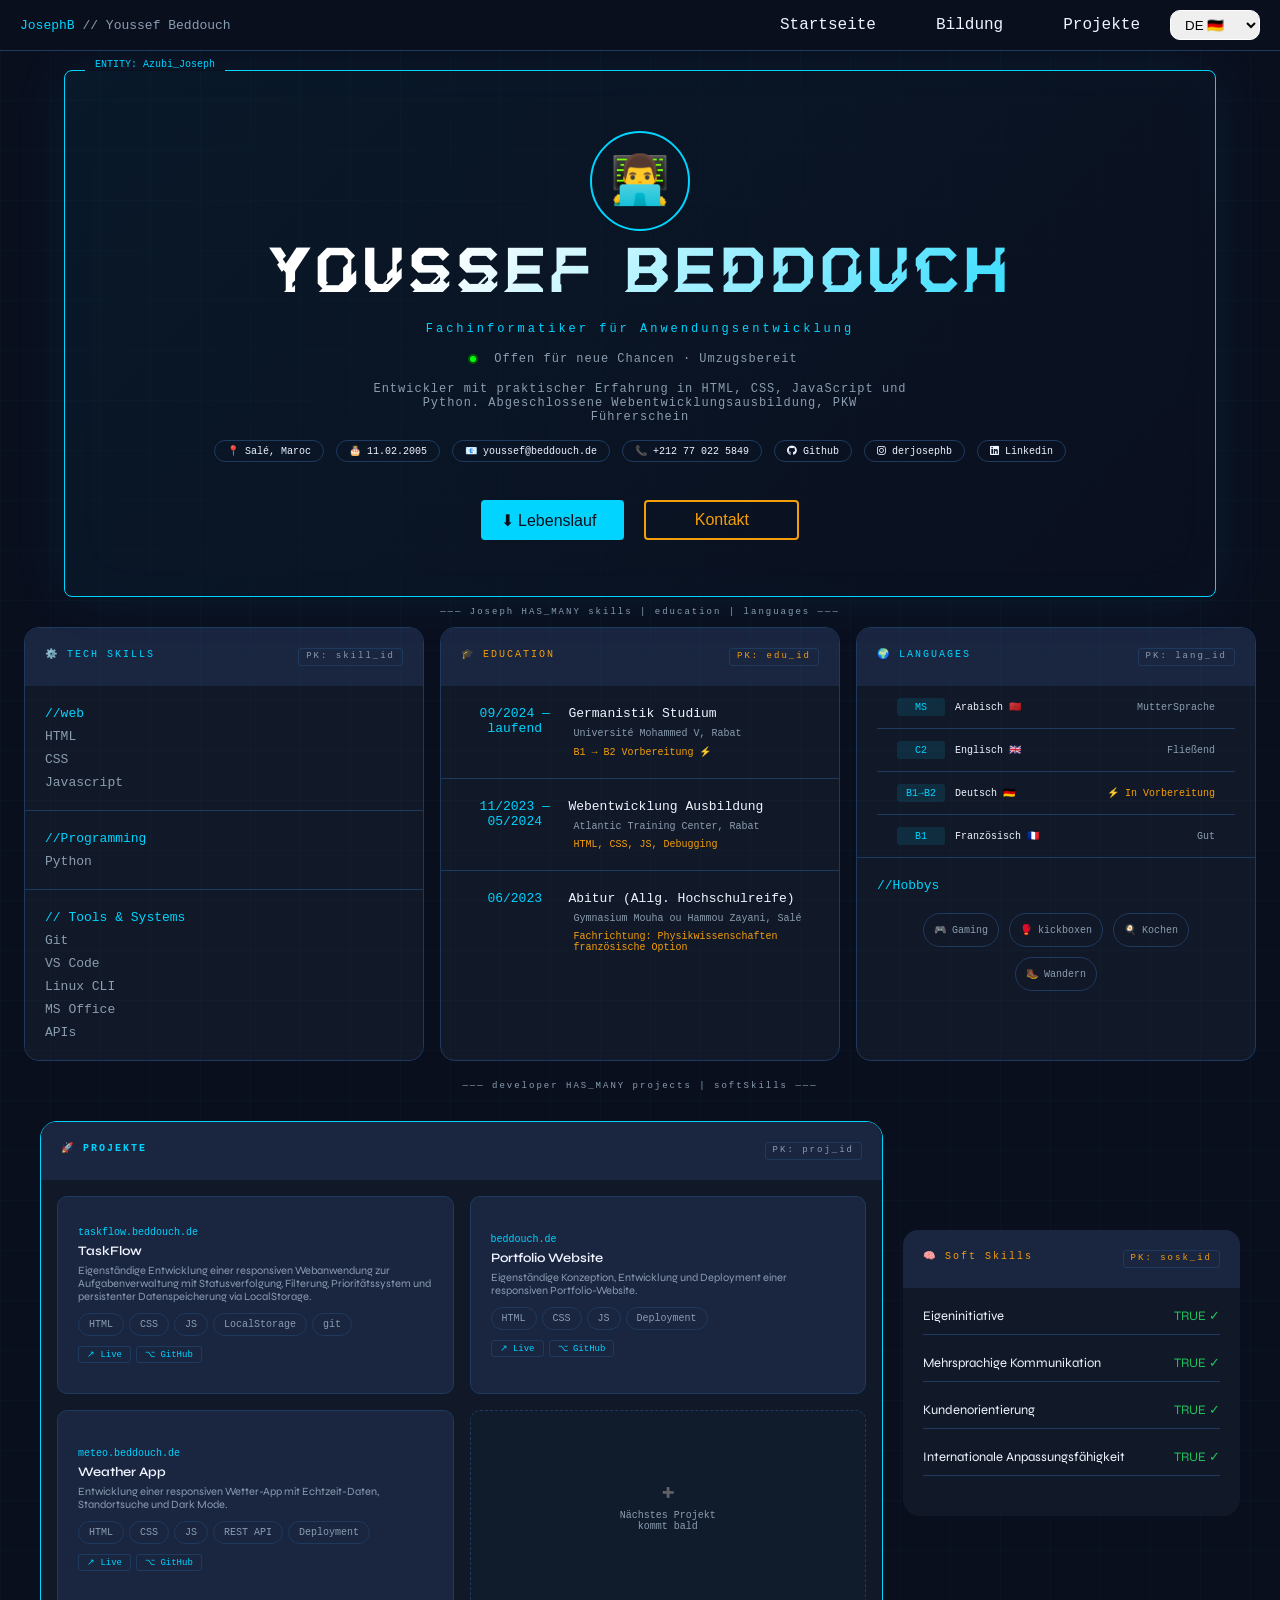
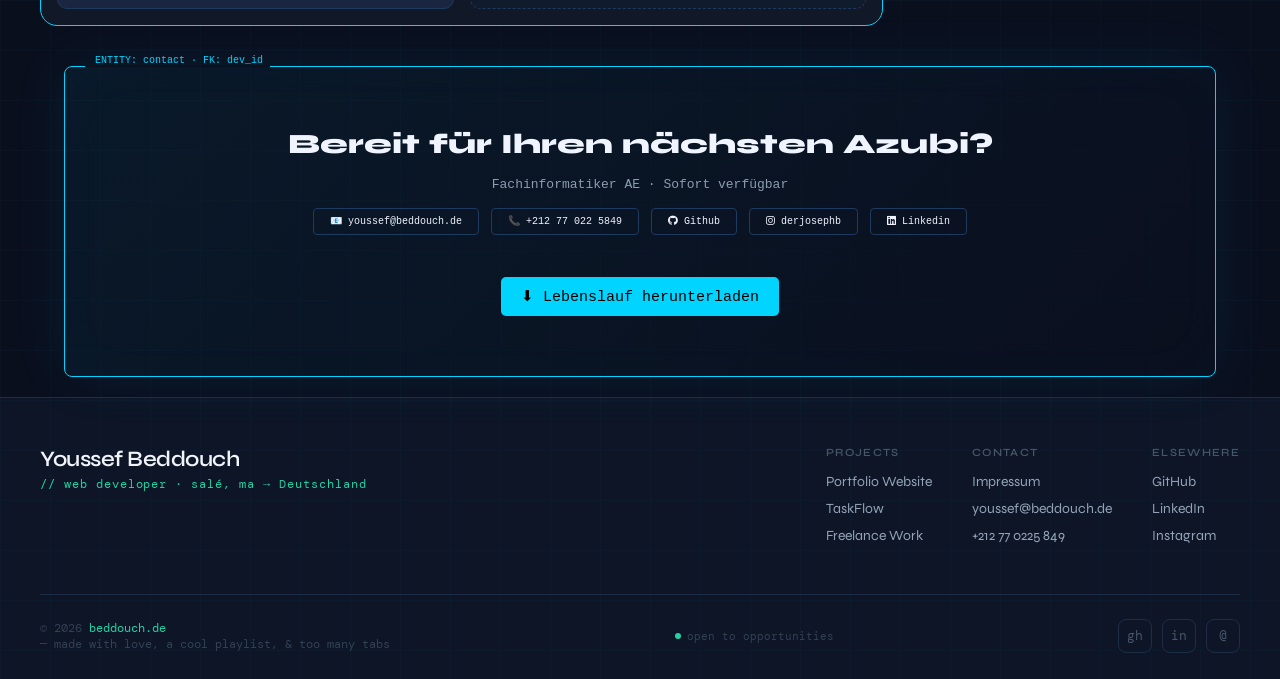
==== index.html @ 271fc92a "New CV" ====
<!doctype html>
<html lang="en">
  <head>
    <script src="script.js" defer></script>
    <script defer src="https://cloud.umami.is/script.js" data-website-id="d6ba22e9-cfb8-42e6-a24a-229e31f93112"></script>
    <meta charset="UTF-8" />
    <meta name="viewport" content="width=device-width, initial-scale=1.0" />
    <meta name="format-detection" content="telephone=no, email=no" />
    <meta
      name="description"
      content="Youssef Beddouch – Fachinformatiker für Anwendungsentwicklung aus Salé, Marokko. Erfahrung in HTML, CSS, JavaScript und Python. Offen für neue Chancen in Deutschland."
    />
    <meta name="author" content="Youssef Beddouch" />
    <meta
      name="keywords"
      content="Youssef Beddouch, Fachinformatiker, Anwendungsentwicklung, Webentwickler, beddouch.de"
    />

    <!-- Open Graph -->
    <meta
      property="og:title"
      content="Youssef Beddouch | Fachinformatiker AE"
    />
    <meta
      property="og:description"
      content="Portfolio von Youssef Beddouch – Webentwickler mit Erfahrung in HTML, CSS, JS und Python."
    />
    <meta property="og:url" content="https://beddouch.de" />
    <meta property="og:type" content="website" />
    <link
      rel="stylesheet"
      href="https://cdnjs.cloudflare.com/ajax/libs/font-awesome/6.5.0/css/all.min.css"
    />
    <title>Youssef Beddouch | Fachinformatiker für Anwendungsentwicklung</title>
    <link rel="shortcut icon" href="/assets/favicon.ico" type="image/x-icon" />
    <link rel="stylesheet" href="styles.css" />
    <link rel="stylesheet" href="styles2.css" />
    <link rel="stylesheet" href="projects.css" />
    <link rel="stylesheet" href="footer.css" />
    <script type="application/ld+json">
      {
        "@context": "https://schema.org",
        "@type": "Person",
        "name": "Youssef Beddouch",
        "url": "https://beddouch.de",
        "email": "youssef@beddouch.de",
        "telephone": "+212770225849",
        "jobTitle": "Fachinformatiker für Anwendungsentwicklung",
        "address": {
          "@type": "PostalAddress",
          "addressLocality": "Salé",
          "addressCountry": "MA"
        },
        "sameAs": [
          "https://github.com/derWomber",
          "https://www.linkedin.com/in/youssef-beddouch/",
          "https://www.instagram.com/derjosephb/"
        ]
      }
    </script>
  </head>
  <body>
    <nav>
      <ul class="sidebar">
        <li onclick="hideSidebar()">
          <a href="#"
            ><svg
              xmlns="http://www.w3.org/2000/svg"
              height="24px"
              viewBox="0 -960 960 960"
              width="24px"
              fill="#fff"
            >
              <path
                d="m256-200-56-56 224-224-224-224 56-56 224 224 224-224 56 56-224 224 224 224-56 56-224-224-224 224Z"
              /></svg
          ></a>
        </li>
        <li><a href="#landing" id="home_sidebar" onclick="hideSidebar()">Startseite</a></li>
        <li><a href="#SBS" id="education_sidebar" onclick="hideSidebar()">Bildung</a></li>
        <li><a href="#projekte" id="projects_sidebar" onclick="hideSidebar()">Projekte</a></li>
        <li>
          <select class="language-change" onchange="switchLanguage(this.value)">
            <option value="de">DE 🇩🇪</option>
            <option value="en">EN 🇬🇧</option>
            <option value="fr">FR 🇫🇷</option>
          </select>
        </li>
      </ul>
      <ul>
        <li>
          <div class="logo">JosephB&nbsp;<span>// Youssef Beddouch</span></div>
        </li>
        <li class="hideOnMobile">
          <a href="#landing" id="home"> <span> Startseite</span></a>
        </li>
        <li class="hideOnMobile">
          <a href="#SBS" id="education"><span>Bildung</span></a>
        </li>
        <li class="hideOnMobile">
          <a href="#projekte" id="projects"><span>Projekte</span></a>
        </li>
        <li class="hideOnMobile">
          <select class="language-change" onchange="switchLanguage(this.value)">
            <option value="de" onclick="hideSidebar()">DE 🇩🇪</option>
            <option value="en" onclick="hideSidebar()">EN 🇬🇧</option>
            <option value="fr" onclick="hideSidebar()">FR 🇫🇷</option>
          </select>
        </li>
        <li class="menu-button" onclick="showSidebar()">
          <a href="#"
            ><svg
              xmlns="http://www.w3.org/2000/svg"
              height="24px"
              viewBox="0 -960 960 960"
              width="24px"
              fill="#fff"
            >
              <path
                d="M120-240v-80h720v80H120Zm0-200v-80h720v80H120Zm0-200v-80h720v80H120Z"
              /></svg
          ></a>
        </li>
      </ul>
    </nav>
    <section class="landing" id="landing">
      <div class="container">
        <div class="pfp">👨‍💻</div>
        <h1>Youssef Beddouch</h1>
        <div class="role" id="role">
          Fachinformatiker für Anwendungsentwicklung
        </div>
        <div class="info-bar">
          <div class="availability-dot"></div>
          <div class="on" id="on">Offen für neue Chancen · Umzugsbereit</div>
        </div>
        <p class="on" id="pOn">
          Entwickler mit praktischer Erfahrung in HTML, CSS, JavaScript und
          Python. Abgeschlossene Webentwicklungsausbildung, PKW Führerschein
        </p>
        <div class="meta-row">
          <span
            class="meta-chip"
            onclick="window.open('https://de.wikipedia.org/wiki/Sal%C3%A9')"
            >📍 <span>Salé, Maroc</span></span
          >
          <span class="meta-chip">🎂 <span>11.02.2005</span></span>
          <span
            class="meta-chip"
            onclick="window.location.href = 'mailto:youssef@beddouch.de'"
            >📧 <span>youssef@beddouch.de</span></span
          >
          <span
            class="meta-chip"
            onclick="window.location.href = 'tel:+212770225849'"
            >📞 <span>+212 77 022 5849</span></span
          >
          <span
            class="meta-chip"
            onclick="window.open('https://github.com/derWomber')"
            ><i class="fa-brands fa-github white"></i> <span>Github</span></span
          >
          <span
            class="meta-chip"
            onclick="window.open('https://www.instagram.com/derjosephb/')"
            ><i class="fa-brands fa-instagram white"></i>
            <span>derjosephb</span></span
          >
          <span
            class="meta-chip"
            onclick="
              window.open('https://www.linkedin.com/in/youssef-beddouch/')
            "
          >
            <i class="fa-brands fa-linkedin white"></i>
            <span>Linkedin</span></span
          >
        </div>

        <div class="buttons">
          
            <a
              href="https://drive.google.com/file/d/1ye-3ZBjunaNh8-Xw2z8RtWNhrj3ZxXLc/view?usp=sharing"
              target="_blank"
              style="text-decoration: none; color: #000"
              ><button class="lebenslauf" id="lebenslaufButton">⬇ Lebenslauf
          </button></a
            >
          <a
              href="https://linktr.ee/JosephYB"
              target="_blank"
              style="text-decoration: none; color: var(--warmAcc)"
              >
          <button class="contact" id="kontactButton">
            Kontakt
          </button></a>
        </div>
      </div>
    </section>

    <section class="SBS" id="SBS">
      <div class="skills-title">
        ——— Joseph HAS_MANY skills | education | languages ———
      </div>
      <div class="skills-container">
        <!-- tech -->
        <div class="skill-card" id="tachCard">
          <div class="card-header" style="color: var(--Accent)">
            ⚙️ TECH SKILLS
            <span class="pk" style="color: var(--Muted)">PK: skill_id </span>
          </div>

          <div class="HC">
            <div class="web">//web</div>
            <div>HTML</div>
            <div>CSS</div>
            <div>Javascript</div>
          </div>

          <div class="PY">
            <div class="web">//Programming</div>
            <div class="JS">Python</div>
          </div>

          <div class="TS">
            <div class="web">// Tools & Systems</div>
            <div>Git</div>
            <div>VS Code</div>
            <div>Linux CLI</div>
            <div>MS Office</div>
            <div>APIs</div>
          </div>
        </div>
        <!-- education -->
        <div class="skill-card" id="educationCard">
          <div class="card-header" style="color: var(--WarmAcc)">
            🎓 EDUCATION<span class="pk">PK: edu_id </span>
          </div>
          <div class="education-container">
            <div class="education-1">
              <div class="sub-education-dates web">09/2024 — laufend</div>
              <div class="sub-education-text">
                <div class="sub-education-text-title">Germanistik Studium</div>
                <div class="sub-education-text-location muted">
                  Université Mohammed V, Rabat
                </div>
                <div class="sub-education-text-misc orange">
                  B1 → B2 Vorbereitung &#9889;
                </div>
              </div>
            </div>
            <div class="education-2">
              <div class="sub-education-dates web">11/2023 — 05/2024</div>
              <div class="sub-education-text">
                <div class="sub-education-text-title">
                  Webentwicklung Ausbildung
                </div>
                <div class="sub-education-text-location muted">
                  Atlantic Training Center, Rabat
                </div>
                <div class="sub-education-text-misc orange">
                  HTML, CSS, JS, Debugging
                </div>
              </div>
            </div>
            <div class="education-3">
              <div class="sub-education-dates web">06/2023</div>
              <div class="sub-education-text">
                <div class="sub-education-text-title">
                  Abitur (Allg. Hochschulreife)
                </div>
                <div class="sub-education-text-location muted">
                  Gymnasium Mouha ou Hammou Zayani, Salé
                </div>
                <div class="sub-education-text-misc orange">
                  Fachrichtung: Physikwissenschaften französische Option
                </div>
              </div>
            </div>
          </div>
        </div>
        <!-- languages -->
        <div class="skill-card" id="languagesCard">
          <div class="card-header" style="color: var(--Accent)">
            🌍 LANGUAGES<span class="pk" style="color: var(--Muted)"
              >PK: lang_id
            </span>
          </div>
          <div class="languages">
            <div class="arabic">
              <div class="level">MS</div>
              <div class="language-title">Arabisch 🇲🇦</div>
              <div class="language-status">MutterSprache</div>
            </div>

            <div class="arabic">
              <div class="level">C2</div>
              <div class="language-title">Englisch 🇬🇧</div>
              <div class="language-status">Fließend</div>
            </div>

            <div class="arabic">
              <div class="level">B1→B2</div>
              <div class="language-title">Deutsch 🇩🇪</div>
              <div class="language-status" style="color: var(--WarmAcc)">
                ⚡ In Vorbereitung
              </div>
            </div>

            <div class="arabic">
              <div class="level">B1</div>
              <div class="language-title">Französisch 🇫🇷</div>
              <div class="language-status">Gut</div>
            </div>
          </div>

          <div class="hobbies">
            <div class="web">//Hobbys</div>
            <div class="items">
              <div class="hobbys-item">🎮 Gaming</div>
              <div class="hobbys-item">🥊 kickboxen</div>
              <div class="hobbys-item">🍳 Kochen</div>
              <div class="hobbys-item">🥾 Wandern</div>
            </div>
          </div>
        </div>
      </div>
    </section>

    <section class="projekte" id="projekte">
      <div class="skills-title">
        ——— developer HAS_MANY projects | softSkills ———
      </div>

      <div class="projects-softskill-container">
        <div class="projects">
          <div
            class="card-header"
            style="color: var(--Accent); font-weight: 700"
          >
            🚀 PROJEKTE
            <span class="pk" style="color: var(--Muted)">PK: proj_id </span>
          </div>

          <div class="grid">
            <div class="box">
              <div class="web2">taskflow.beddouch.de</div>
              <div class="box-title">TaskFlow</div>
              <div class="box-discription">
                Eigenständige Entwicklung einer responsiven Webanwendung zur
                Aufgabenverwaltung mit Statusverfolgung, Filterung,
                Prioritätssystem und persistenter Datenspeicherung via
                LocalStorage.
              </div>
              <div class="box-tech">
                <div class="box-tech-item">HTML</div>
                <div class="box-tech-item">CSS</div>
                <div class="box-tech-item">JS</div>
                <div class="box-tech-item">LocalStorage</div>
                <div class="box-tech-item">git</div>
              </div>
              <div class="box-github-deployed">
                <a href="https://taskflow.beddouch.de" target="_blank" style="color: var(--Accent); text-decoration: none;">
                <button class="box-github-deployed-item">↗ Live</button> </a>
                <a href="https://github.com/derWomber/TaskFlow" target="_blank" style="color: var(--Accent); text-decoration: none;">
                <button class="box-github-deployed-item">⌥ GitHub</button></a>
              </div>
            </div>

            <div class="box">
              <div class="web2">beddouch.de</div>
              <div class="box-title">Portfolio Website</div>
              <div class="box-discription">
                Eigenständige Konzeption, Entwicklung und Deployment einer
                responsiven Portfolio-Website.
              </div>
              <div class="box-tech">
                <div class="box-tech-item">HTML</div>
                <div class="box-tech-item">CSS</div>
                <div class="box-tech-item">JS</div>
                <div class="box-tech-item">Deployment</div>
              </div>
              <div class="box-github-deployed">
                <a href="https://beddouch.de" target="_blank" style="color: var(--Accent); text-decoration: none;">
                <button class="box-github-deployed-item">↗ Live</button> </a>
                <a href="https://github.com/derWomber/PortfolioV3" target="_blank" style="color: var(--Accent); text-decoration: none;">
                <button class="box-github-deployed-item">⌥ GitHub</button></a>
              </div>
            </div>

            <div class="box">
              <div class="web2">meteo.beddouch.de</div>
              <div class="box-title">Weather App</div>
              <div class="box-discription">
                Entwicklung einer responsiven Wetter-App mit Echtzeit-Daten,
                Standortsuche und Dark Mode.
              </div>
              <div class="box-tech">
                <div class="box-tech-item">HTML</div>
                <div class="box-tech-item">CSS</div>
                <div class="box-tech-item">JS</div>
                <div class="box-tech-item">REST API</div>
                <div class="box-tech-item">Deployment</div>
              </div>
              <div class="box-github-deployed">
                <a
                  href="https://meteo.beddouch.de"
                  target="_blank"
                  style="color: var(--Accent); text-decoration: none"
                >
                  <button class="box-github-deployed-item">↗ Live</button>
                </a>
                <a
                  href="https://github.com/derWomber/Meteo"
                  target="_blank"
                  style="color: var(--Accent); text-decoration: none"
                >
                  <button class="box-github-deployed-item">⌥ GitHub</button>
                </a>
              </div>
            </div>

            <div class="box" id="dashed-box">
              ➕<br /><br />Nächstes Projekt<br />kommt bald
            </div>
          </div>
        </div>
        <div class="soft-skills">
          <div class="card-header" style="color: var(--WarmAcc)">
            🧠 Soft Skills<span class="pk" style="color: var(--WarmAcc)"
              >PK: sosk_id
            </span>
          </div>

          <div class="SS-container">
            <div class="SS-item">
              <div class="SS-title">Eigeninitiative</div>
              <div class="true">TRUE ✓</div>
            </div>
            <div class="SS-item">
              <div class="SS-title">Mehrsprachige Kommunikation</div>
              <div class="true">TRUE ✓</div>
            </div>
            <div class="SS-item">
              <div class="SS-title">Kundenorientierung</div>
              <div class="true">TRUE ✓</div>
            </div>
            <div class="SS-item">
              <div class="SS-title">Internationale Anpassungsfähigkeit</div>
              <div class="true">TRUE ✓</div>
            </div>
          </div>
        </div>
      </div>
    </section>

    <section class="CTA">
      <div class="container">
        <div class="cta-t">Bereit für Ihren nächsten Azubi?</div>

        <div class="cta-s">Fachinformatiker AE · Sofort verfügbar</div>

        <div class="meta-row">
          <span
            class="meta-chip"
            onclick="window.location.href = 'mailto:youssef@beddouch.de'"
            >📧 <span>youssef@beddouch.de</span></span
          >
          <span
            class="meta-chip"
            onclick="window.location.href = 'tel:+212770225849'"
            >📞 <span>+212 77 022 5849</span></span
          >
          <span
            class="meta-chip"
            onclick="window.open('https://github.com/derWomber')"
            ><i class="fa-brands fa-github white"></i> <span>Github</span></span
          >
          <span
            class="meta-chip"
            onclick="window.open('https://www.instagram.com/derjosephb/')"
            ><i class="fa-brands fa-instagram white"></i>
            <span>derjosephb</span></span
          >
          <span
            class="meta-chip"
            onclick="
              window.open('https://www.linkedin.com/in/youssef-beddouch/')
            "
          >
            <i class="fa-brands fa-linkedin white"></i>
            <span>Linkedin</span></span
          >
        </div>

        <button class="cta-l" id="lebenslaufButton">
          <a
            href="https://drive.google.com/file/d/17nUvJ8vN2_abPokNhF18-JdW76Nv_RkT/view?usp=sharing"
            target="_blank"
            style="text-decoration: none; color: #000"
            >⬇ Lebenslauf herunterladen</a
          >
        </button>
      </div>
    </section>

    <footer class="pf-footer">
      <div class="pf-top">
        <div class="pf-brand">
          <p class="name">Youssef Beddouch</p>
          <p class="tagline">// web developer · salé, ma → Deutschland</p>
        </div>

        <div class="pf-links">
          <div class="pf-col">
            <h4>Projects</h4>
            <a href="https://beddouch.de">Portfolio Website</a>
            <a href="https://taskflow.beddouch.de">TaskFlow</a>
            <a href="#">Freelance Work</a>
          </div>
          <div class="pf-col">
            <h4>Contact</h4>
            <a href="Impressum.html">Impressum</a>
            <a href="mailto:youssef@beddouch.de">youssef@beddouch.de</a>
            <a href="tel:+212770225849">+212 77 0225 849</a>
          </div>
          <div class="pf-col">
            <h4>Elsewhere</h4>
            <a href="https://github.com/derwomber" target="_blank">GitHub</a>
            <a href="https://linkedin.com/in/youssefbeddouch" target="_blank"
              >LinkedIn</a
            >
            <a href="https://www.instagram.com/derjosephb/" target="_blank"
              >Instagram</a
            >
          </div>
        </div>
      </div>

      <div class="pf-divider"></div>

      <div class="pf-bottom">
        <p class="copy">
          © 2026
          <a
            href="https://beddouch.de"
            target="_blank"
            style="text-decoration: none"
            ><span>beddouch.de</span></a
          >
          <br />— made with love, a cool playlist, & too many tabs
        </p>
        <div class="pf-status">
          <div class="pf-status-dot"></div>
          open to opportunities
        </div>
        <div class="pf-socials">
          <a href="https://github.com/derwomber" target="_blank">gh</a>
          <a href="https://linkedin.com/in/youssefbeddouch" target="_blank"
            >in</a
          >
          <a href="mailto:youssef@beddouch.de">@</a>
        </div>
      </div>
    </footer>
  </body>
</html>
---- styles.css ----
@import url("https://fonts.googleapis.com/css2?family=Playfair+Display:ital,wght@0,400..900;1,400..900&display=swap");
@import url("https://fonts.googleapis.com/css2?family=Poppins:ital,wght@0,100;0,200;0,300;0,400;0,500;0,600;0,700;0,800;0,900;1,100;1,200;1,300;1,400;1,500;1,600;1,700;1,800;1,900&display=swap");
@font-face {
  font-family: "Sddystopian";
  src: url("assets/Sddystopiandemo-GO7xa.otf") format("opentype");
}

.filler {
  height: 100vh;
  width: 100vw;
}

:root {
  --BG: #0a0f1e;
  --Surface: #111827;
  --Surface2: #1a2540;
  --Accent: #00d4ff;
  --WarmAcc: #f59e0b;
  --Borders: #1e3a5f;
  --Text: #f0f4ff;
  --Muted: #8b9db0;
}

* {
  margin: 0;
  padding: 0;
  box-sizing: border-box;
}
html {
  scroll-behavior: smooth;
}
body {
  min-height: 100vh;
  font-family: "JetBrains Mono", monospace;
  overflow-x: hidden;
  background-color: var(--BG);
  position: relative;
  padding-top: 20px;
}
body::before {
  content: "";
  position: absolute;
  inset: 0;
  min-height: 100%;
  background-image:
    linear-gradient(rgba(0, 212, 255, 0.025) 1px, transparent 1px),
    linear-gradient(90deg, rgba(0, 212, 255, 0.025) 1px, transparent 1px);
  background-size: 50px 50px;
  pointer-events: none;
  z-index: 0;
}

/*NAV*/
nav {
  background-color: var(--BG);
  border-bottom: 1px solid var(--Borders);
  padding-right: 20px;
  z-index: 3;
  position: fixed;
  top: 0;
  left: 0;
  width: 100%;
}
nav ul {
  width: 100%;
  list-style: none;
  display: flex;
  justify-content: flex-end;
  align-items: center;
}
nav li {
  height: 50px;
  display: flex;
  align-items: center;
}
nav a {
  height: 100%;
  padding: 0 30px;
  text-decoration: none;
  display: flex;
  align-items: center;
  color: var(--Text);
  transition: 0.2s ease-in-out;
}

nav a span {
  position: relative;
  z-index: 0;
}

nav a span::after {
  position: absolute;
  content: "";
  width: 0%;
  height: 100%;
  background-color: var(--Muted);
  z-index: -1;
  right: 0;
  transition: 200ms ease-in-out;
  clip-path: polygon(10px 0%, 100% 0%, 10px 100%, 0% 100%);
  filter: blur(10px);
}

nav a:hover span::after {
  width: 20px;
  transform: scale(150%);
}

nav a:hover {
  color: var(--WarmAcc);
  text-shadow:
    0px 0px 5px var(--WarmAcc),
    0px 0px 10px var(--WarmAcc),
    0px 0px 15px var(--WarmAcc);
}

nav li:first-child {
  margin-right: auto;
}

.logo {
  display: flex;
  justify-content: center;
  align-items: center;
  width: auto;
  height: 100%;
  padding-left: 20px;
  color: var(--Accent);
  font-size: small;
}
.logo span {
  color: var(--Muted);
}
.sidebar {
  position: fixed;
  top: 0;
  right: 0;
  height: 100vh;
  width: 250px;
  background-color: rgba(255, 255, 255, 0);
  backdrop-filter: blur(12px);
  box-shadow: -10px 0 10px rgba(0, 0, 0, 0.1);
  list-style: none;
  display: none;
  flex-direction: column;
  align-items: flex-start;
  justify-content: flex-start;

  z-index: 999;
}
.sidebar li {
  width: 100%;
}
.sidebar a {
  color: var(--Text);
  width: 100%;
}
.menu-button {
  display: none;
}

.language-change {
  display: flex;
  justify-content: center;
  align-items: center;
  border-radius: 10px;
  border: #fff solid 1px;
  width: 90px;
  height: 30px;
  padding: 0 10px !important;
  transition: 0.2s ease-in-out;
  cursor: pointer;
}

.language-change:hover {
  background-color: var(--WarmAcc);
  color: var(--Text);
  border: var(--Borders) solid 1px;
}

.landing {
  padding: 50px 0px 10px 0px;
  width: 100vw;
  display: flex;
  justify-content: center;
  align-items: center;
}

.container {
  position: relative;
  display: flex;
  flex-direction: column;
  justify-content: center;
  align-items: center;
  width: 90%;
  height: auto;
  padding-top: 60px;
  padding-bottom: 60px;
  padding-left: 40px;
  padding-right: 40px;
  gap: 1em;
  border: 1px solid rgb(0, 212, 255);
  border-radius: 8px;
  background: linear-gradient(
    135deg,
    rgba(0, 212, 255, 0.05),
    rgba(10, 15, 30, 0.9)
  );
  box-shadow:
    rgba(0, 212, 255, 0.07) 0px 0px 60px 0px,
    rgba(0, 212, 255, 0.02) 0px 0px 60px 0px inset;
}

.container::before {
  content: "";
  position: absolute;
  top: -1px;
  left: 20px;
  width: 140px;
  height: 1px;
  background: var(--BG);
}

.container::after {
  content: "ENTITY: Azubi_Joseph";
  position: absolute;
  top: -12px;
  left: 30px;
  font-size: 10px;
  font-family: "JetBrains Mono", monospace;
  font-weight: 400;
  color: var(--Accent);
}

.CTA .container::before {
  content: "";
  position: absolute;
  top: -1px;
  left: 20px;
  width: 185px;
  height: 1px;
  background: var(--BG);
}

.CTA .container::after {
  content: "ENTITY: contact · FK: dev_id";
  position: absolute;
  top: -12px;
  left: 30px;
  font-size: 10px;
  font-family: "JetBrains Mono", monospace;
  font-weight: 400;
  color: var(--Accent);
}

/*Landing*/

.pfp {
  width: 100px;
  height: 100px;
  display: flex;
  justify-content: center;
  align-items: center;
  font-size: 3rem;
  border: var(--Accent) 2px solid;
  border-radius: 50%;
  animation: 3s pulsing infinite;
}

.container h1 {
  display: flex;
  justify-content: center;
  align-items: center;
  font-family: "Sddystopian", sans-serif;
  width: 100%;
  font-size: 5rem;
  font-weight: 100;
  background: linear-gradient(135deg, rgb(255, 255, 255) 30%, rgb(0, 212, 255));
  -webkit-background-clip: text;
  -webkit-text-fill-color: transparent;
  background-clip: text;
  letter-spacing: 3px;
}

.role {
  width: 100%;
  display: flex;
  justify-content: center;
  align-items: center;
  color: var(--Accent);
  font-size: 12px;
  letter-spacing: 3px;
}
.info-bar {
  width: 100%;
  display: flex;
  justify-content: center;
  align-items: center;
  transform: translateX(-7px);
  gap: 1rem;
}

.availability-dot {
  width: 10px;
  height: 10px;
  border-radius: 50%;
  background-color: rgb(0, 255, 13);
  border: rgb(0, 92, 5) solid 2px;
  animation: 2.5s pulsingDot infinite;
}

.on {
  color: var(--Muted);
  font-size: 12px;
  letter-spacing: 1px;
}

.container p {
  text-align: center;
  width: 50%;
}

.meta-row {
  display: flex;
  justify-content: center;
  gap: 12px;
  flex-wrap: wrap;
  margin-bottom: 26px;
}
.meta-chip {
  font-family: "JetBrains Mono", monospace;
  font-size: 10px;
  color: var(--muted);
  text-decoration: none;
  border: 1px solid var(--Borders);
  padding: 4px 12px;
  border-radius: 20px;
  cursor: pointer;
}

.CTA .meta-chip {
  height: 27px;
  padding: 6px 16px;
  border: 1px solid #1e3a5f;
  display: block;
  box-sizing: border-box;
  border-radius: 4px;
  font-size: 10px;
  font-family: "JetBrains Mono", monospace;
  font-weight: 400;
  text-align: center;
  color: #8b9db0;
  transition: 0.3s ease;
}

.CTA .meta-chip:hover {
  border: 1px solid var(--Accent);
  background-color: #00e5ff46;
}

.meta-chip span {
  color: var(--Text);
}

.white {
  color: var(--Text);
}

.buttons {
  width: 100%;
  height: 2rem;
  display: flex;
  justify-content: center;
  align-items: center;
  gap: 20px;
}

.buttons .lebenslauf {
  display: flex;
  justify-content: center;
  align-items: center;
  padding: 11px 28px 11px 20px;
  width: fit-content;
  height: 40px;
  background-color: var(--Accent);
  border: 0px solid;
  border-radius: 4px;
  color: var(--BG);
  transition: 0.2s ease-in-out;
  font-size: 1rem;
  cursor: pointer;
}

.buttons .lebenslauf:hover {
  background-color: white;
  box-shadow: 0 0 28px rgba(0, 212, 255, 0.5);
}
.buttons .contact {
  display: flex;
  justify-content: center;
  align-items: center;
  padding: 11px 28px;
  width: 155px;
  height: 40px;
  background-color: transparent;
  border: 2px solid var(--WarmAcc);
  border-radius: 4px;
  color: var(--WarmAcc);
  transition: 0.2s ease-in-out;
  font-size: 1rem;
  cursor: pointer;
}
.buttons .contact:hover {
  background: rgba(245, 158, 11, 0.08);
  box-shadow: 0 0 20px rgba(245, 158, 11, 0.3);
}

@media (max-width: 800px) {
  .hideOnMobile {
    display: none;
  }
  .menu-button {
    display: block;
  }
  nav {
    padding-right: 0px;
  }
  .sidebar {
    width: 100%;
    height: 45%;
    right: 0;
    animation: slideDown 0.5s ease-in-out;
  }

  .language-change {
    margin-left: 1.5rem;
    border-radius: 10px;
    border: var(--Borders) solid 2px;
  }

  .container {
    margin-left: 10px;
    margin-right: 10px;
    width: 100%;
  }

  .container h1 {
    font-size: 2rem;
  }

  .role {
    font-size: 10px;
    text-align: center;
  }

  .info-bar .on {
    font-size: 10px;
  }

  .container p {
    text-align: center;
    width: 100%;
  }

  .buttons {
    gap: 2rem;
  }

  .buttons .lebenslauf {
    padding: 11px 28px;
    width: 150px;
    height: 100%;
    font-size: 12px;
  }

  .buttons .contact {
    padding: 11px 28px;
    width: 150px;
    height: 100%;
    border: 1px solid;
    color: var(--WarmAcc);
    font-size: 12px;
  }
}

@keyframes slideDown {
  from {
    transform: translateY(-100%);
  }
  to {
    transform: translateY(0);
  }
}

@keyframes pulsing {
  0%,
  100% {
    box-shadow: 0 0 30px rgba(0, 212, 255, 0.2);
  }
  50% {
    box-shadow: 0 0 52px rgba(0, 212, 255, 0.4);
  }
}

@keyframes pulsingDot {
  0%,
  100% {
    box-shadow:
      0px 0px 2px rgba(0, 255, 13, 0.8),
      0px 0px 5px rgba(0, 255, 13, 0.8),
      0px 0px 7px rgba(0, 255, 13, 0.8);
    opacity: 0.2;
  }
  50% {
    box-shadow:
      0px 0px 5px rgba(0, 255, 13, 0.8),
      0px 0px 10px rgba(0, 255, 13, 0.8),
      0px 0px 15px rgba(0, 255, 13, 0.8);
    opacity: 1;
  }
}

::selection {
  background-color: var(--Accent);
  color: #000;
}

/*Firefox*/
::-moz-selection {
  background-color: var(--Accent);
  color: #000;
}
---- styles2.css ----
@import url("https://fonts.googleapis.com/css2?family=Playfair+Display:ital,wght@0,400..900;1,400..900&display=swap");
@import url("https://fonts.googleapis.com/css2?family=Poppins:ital,wght@0,100;0,200;0,300;0,400;0,500;0,600;0,700;0,800;0,900;1,100;1,200;1,300;1,400;1,500;1,600;1,700;1,800;1,900&display=swap");
@font-face {
  font-family: "Sddystopian";
  src: url("assets/Sddystopiandemo-GO7xa.otf") format("opentype");
}

.filler {
  height: 100vh;
  width: 100vw;
}

:root {
  --BG: #0a0f1e;
  --Surface: #111827;
  --Surface2: #1a2540;
  --Accent: #00d4ff;
  --WarmAcc: #f59e0b;
  --Borders: #1e3a5f;
  --Text: #f0f4ff;
  --Muted: #8b9db0;
}

* {
  margin: 0;
  padding: 0;
  box-sizing: border-box;
}

.skills-title {
  width: 100%;
  display: flex;
  align-items: center;
  justify-content: center;
  font-size: 9px;
  font-family: "JetBrains Mono", monospace;
  font-weight: 400;
  text-align: center;
  color: var(--Muted);
  letter-spacing: 2px;
  padding-bottom: 10px;
}

.skills-container {
  display: grid;
  grid-template-columns: repeat(auto-fill, 400px);
  gap: 1rem;
  justify-content: center;
}

.skill-card {
  color: var(--Text);
  background-color: var(--Surface);
  border: var(--Borders) 1px solid;
  text-align: center;
  border-radius: 15px;
  transition: 0.3s ease;
  
}

.card-header {
  display: flex;
  justify-content: space-between;
  background-color: var(--Surface2);
  font-size: 10px;
  padding: 20px;
  font-weight: 400;
  letter-spacing: 2px;
  border-radius: 15px 15px 0px 0px;
}
.pk {
  width: fit-content;
  height: 18px;
  padding: 2px 7px;
  border: 1px solid rgb(30, 58, 95);
  display: block;
  box-sizing: border-box;
  border-radius: 3px;
  font-size: 9px;
  font-family: "JetBrains Mono", monospace;
  font-weight: 400;
  white-space: nowrap;
}

.HC {
  width: 100%;
  background-color: var(--Surface);
  display: flex;
  justify-content: center;
  align-items: start;
  flex-direction: column;
  gap: 0.5rem;
  font-size: small;
  color: var(--Muted);
  padding: 20px;
}

.web {
  color: var(--Accent);
  font-size: small;
}

.PY {
  width: 100%;
  background-color: var(--Surface);
  display: flex;
  justify-content: center;
  align-items: start;
  flex-direction: column;
  gap: 0.5rem;
  font-size: small;
  color: var(--Muted);
  padding: 20px;
  border-bottom: 1px solid var(--Borders);
  border-top: 1px solid var(--Borders);
}

.TS {
  width: 100%;
  background-color: var(--Surface);
  display: flex;
  justify-content: center;
  align-items: start;
  flex-direction: column;
  gap: 0.5rem;
  font-size: small;
  color: var(--Muted);
  padding: 20px;
  border-radius: 0px 0px 15px 15px;
}
/*education card*/
.education-container {
  width: 100%;
}

.education-1,
.education-2,
.education-3 {
  width: 100%;
  display: flex;
  padding: 20px;
  border-bottom: 1px solid var(--Borders);
}

.education-3 {
  border: none;
}

.sub-education-dates {
  width: 30%;
  display: flex;
  justify-content: center;
}

.sub-education-text {
  width: 70%;
  font-size: small;
  text-align: start;
}

/*Languages*/

.languages {
  width: 100%;
  padding: 0px 20px;
  border-bottom: 1px solid var(--Borders);

}

.languages :nth-child(4) {
  border-bottom: none;
}

.arabic {
  width: 100%;
  display: flex;
  justify-content: center;
  align-items: center;
  padding: 12px 20px;
  gap: 10px;
  font-size: x-small;
  border-bottom: 1px solid var(--Borders);
}
.level {
  width: 48px;
  height: 18px;
  display: flex;
  align-items: center;
  justify-content: center;
  color: var(--Accent);
  background-color: #00d5ff1c;
  border-radius: 3px;
}

.language-status {
  margin-left: auto;
  color: var(--Muted);
}

/*hobbies*/

.hobbies{
  width: 100%;
  padding: 20px;
  display: flex;
  flex-direction: column;
  align-items: start;
}

.items{
  padding-top: 20px;
  display: flex;
  justify-content: center;
  align-items: center;
  gap: 10px;
  flex-wrap: wrap;
}

.hobbys-item{
  border: 1px solid var(--Borders);
  padding: 10px;
  width: fit-content;
  font-size: x-small;
  color: var(--Muted);
  border-radius: 20px;
  transition: 0.3s ease;
}

.hobbys-item:hover{
  border: 1px solid var(--Accent);
  background-color: #00e5ff46;
}

#tachCard:hover{
  border: 1px solid var(--Accent);
  box-shadow: 0 0 52px rgba(0, 212, 255, 0.4);
  transform: translateY(-5px);
}
#educationCard:hover{
  border: 1px solid var(--WarmAcc);
  box-shadow: 0 0 52px rgba(245, 158, 11, 0.4);
  transform: translateY(-5px);
}
#languagesCard:hover{
  border: 1px solid var(--Accent);
  box-shadow: 0 0 52px rgba(0, 212, 255, 0.4);
  transform: translateY(-5px);
}

@media (max-width: 800px) {
  .skills-title {
    font-size: 8px;
  }
}

.orange {
  color: var(--WarmAcc);
  font-size: x-small;
  margin-left: 5px;
  margin-top: 7px;
}

.muted {
  color: var(--Muted);
  font-size: x-small;
  margin-left: 5px;
  margin-top: 7px;
}
---- projects.css ----
@import url("https://fonts.googleapis.com/css2?family=Playfair+Display:ital,wght@0,400..900;1,400..900&display=swap");
@import url("https://fonts.googleapis.com/css2?family=Poppins:ital,wght@0,100;0,200;0,300;0,400;0,500;0,600;0,700;0,800;0,900;1,100;1,200;1,300;1,400;1,500;1,600;1,700;1,800;1,900&family=Syne:wght@400..800&display=swap");
@import url("https://fonts.googleapis.com/css2?family=Poppins:ital,wght@0,100;0,200;0,300;0,400;0,500;0,600;0,700;0,800;0,900;1,100;1,200;1,300;1,400;1,500;1,600;1,700;1,800;1,900&display=swap");
@font-face {
  font-family: "Sddystopian";
  src: url("assets/Sddystopiandemo-GO7xa.otf") format("opentype");
}

.filler {
  height: 100vh;
  width: 100vw;
}

:root {
  --BG: #0a0f1e;
  --Surface: #111827;
  --Surface2: #1a2540;
  --Accent: #00d4ff;
  --WarmAcc: #f59e0b;
  --Borders: #1e3a5f;
  --Text: #f0f4ff;
  --Muted: #8b9db0;
}

* {
  margin: 0;
  padding: 0;
  box-sizing: border-box;
}

.projekte {
  padding: 20px;
}

.projects-softskill-container {
  display: flex;
  justify-content: center;
  align-items: center;
  padding: 20px;
  gap: 20px;
}

.projects {
  margin-right: auto;
  width: 100%;
  background-color: var(--Surface);
  border-radius: 17px;
  border: 1px solid var(--Accent);
  z-index: 1;
  transition: 0.3s ease;
}

.projects:hover {
  transform: translateY(-5px);
}

.soft-skills {
  margin-left: auto;
  width: 40%;
  border-radius: 17px;
  background-color: var(--Surface);
  z-index: 1;
  transition: 0.3s ease;
}

.soft-skills:hover {
  border: 1px solid var(--WarmAcc);
  transform: translateY(-10px);
}

.grid {
  display: grid;
  grid-template-columns: repeat(2, 1fr);
  gap: 16px;
  padding: 16px;
}

.box {
  aspect-ratio: 1 / 0.5;
  height: fit-content;
  display: flex;
  justify-content: center;
  align-items: flex-start;
  flex-direction: column;
  border: 1px solid var(--Borders);
  background-color: var(--Surface2);
  border-radius: 10px;
  padding: 20px;
  transition: 0.3s ease;
}

.box:hover {
  border: 1px solid var(--Accent);
}

#dashed-box {
  background: #00d4ff05;
  align-items: center;
  color: var(--Muted);
  font-size: 10px;
  text-align: center;
  border: 1px var(--Borders) dashed;
}

#dashed-box:hover {
  border: 1px var(--Accent) dashed;
}

.web2 {
  color: var(--Accent);
  font-size: 10px;
}

.box-title {
  margin-top: 5px;
  color: var(--Text);
  font-family: Syne, sans-serif;
  font-weight: 600;
  font-size: 13px;
}

.box-discription {
  color: var(--Muted);
  font-size: 11px;
  font-family: Syne, sans-serif;
  margin-top: 5px;
}

.box-tech {
  margin-top: 10px;
  display: flex;
  justify-content: center;
  align-items: center;
  gap: 5px;
}

.box-tech-item {
  border: 1px solid var(--Borders);
  padding: 5px 10px;
  width: fit-content;
  font-size: x-small;
  color: var(--Muted);
  border-radius: 15px;
  /* transition: 0.3s ease; */
}

.box-github-deployed {
  margin-top: 10px;
  display: flex;
  justify-content: center;
  align-items: center;
  gap: 5px;
}

.box-github-deployed-item {
  padding: 2px 8px;
  border: 1px solid #1e3a5f;
  background-color: transparent;
  display: block;
  box-sizing: border-box;
  border-radius: 3px;
  font-size: 9px;
  font-family: "JetBrains Mono", monospace;
  font-weight: 400;
  color: var(--Accent);
  cursor: pointer;
}

.SS-container {
  width: 100%;
  height: auto;
  padding: 20px;
}

.SS-item {
  display: flex;
  justify-content: center;
  align-items: center;
  border-bottom: 1px solid var(--Borders);
  padding-bottom: 10px;
  margin-bottom: 20px;
}

.true {
  margin-left: auto;
  color: #22c55e;
  font-size: small;
  font-family: Syne, sans-serif;
}

.SS-title {
  margin-right: auto;
  color: var(--Text);
  font-size: small;
  font-family: Syne, sans-serif;
}

.CTA {
  display: flex;
  justify-content: center;
  align-items: center;
}

.cta-t {
  font-size: 28px;
  font-family: Syne, sans-serif;
  font-weight: 800;
  text-align: center;
  color: var(--Text);
}

.cta-s {
  font-size: 13px;
  font-family: "JetBrains Mono", monospace;
  font-weight: 400;
  text-align: center;
  color: var(--Muted);
}

.cta-l {
  font-size: 15px;
  padding-right: 10px;
  padding: 10px 20px;
  background-color: var(--Accent);
  font-family: "JetBrains Mono", monospace;
  font-weight: 100px;
  border: none;
  border-radius: 5px;
  color: #000;
  transition: 0.3s ease;
}

.cta-l:hover{
    background-color: white;
  box-shadow: 0 0 28px rgba(0, 212, 255, 0.5);
}

@media (max-width: 800px) {
  .skills-title {
    font-size: 8px;
  }

  .projects-softskill-container {
    flex-direction: column;
  }

  .soft-skills {
    width: 100%;
    border-radius: 16px;
  }

  .grid {
    display: grid;
    grid-template-columns: repeat(1, 1fr);
    gap: 16px;
    padding: 16px;
  }

  .box {
    aspect-ratio: auto;
  }
}
---- footer.css ----
@import url('https://fonts.googleapis.com/css2?family=Syne:wght@400;600&family=DM+Mono:wght@400;500&display=swap');

.pf-footer {
    margin-top: 20px;
  background: #0d1526;
  border-top: 1px solid #1e2d45;
  padding: 48px 40px 28px;
  font-family: 'Syne', sans-serif;
  color: #94a3b8;
}

.pf-top {
  display: flex;
  justify-content: space-between;
  align-items: flex-start;
  gap: 40px;
  margin-bottom: 40px;
  flex-wrap: wrap;
}

.pf-brand .name {
  font-size: 22px;
  font-weight: 600;
  color: #f1f5f9;
  letter-spacing: -0.5px;
  margin: 0 0 4px;
}

.pf-brand .tagline {
  font-family: 'DM Mono', monospace;
  font-size: 12px;
  color: #22d3a5;
  letter-spacing: 0.08em;
  margin: 0;
}

.pf-links {
  display: flex;
  gap: 40px;
  flex-wrap: wrap;
}

.pf-col h4 {
  font-size: 11px;
  font-weight: 600;
  letter-spacing: 0.12em;
  text-transform: uppercase;
  color: #475569;
  margin: 0 0 14px;
}

.pf-col a {
  display: block;
  font-size: 14px;
  color: #94a3b8;
  text-decoration: none;
  margin-bottom: 10px;
  transition: color 0.2s;
}

.pf-col a:hover {
  color: #22d3a5;
}

.pf-divider {
  height: 1px;
  background: #1e2d45;
  margin-bottom: 24px;
}

.pf-bottom {
  display: flex;
  justify-content: space-between;
  align-items: center;
  flex-wrap: wrap;
  gap: 12px;
}

.pf-bottom .copy {
  font-family: 'DM Mono', monospace;
  font-size: 12px;
  color: #334155;
  margin: 0;
}

.pf-bottom .copy span {
  color: #22d3a5;
  cursor: pointer;
}

.pf-status {
  display: flex;
  align-items: center;
  gap: 6px;
  font-family: 'DM Mono', monospace;
  font-size: 11px;
  color: #334155;
}

.pf-status-dot {
  width: 6px;
  height: 6px;
  border-radius: 50%;
  background: #22d3a5;
  animation: pulse 2s infinite;
}

@keyframes pulse {
  0%, 100% { opacity: 1; }
  50%       { opacity: 0.3; }
}

.pf-socials {
  display: flex;
  gap: 10px;
}

.pf-socials a {
  display: flex;
  align-items: center;
  justify-content: center;
  width: 34px;
  height: 34px;
  border: 1px solid #1e2d45;
  border-radius: 8px;
  color: #475569;
  text-decoration: none;
  font-size: 13px;
  font-family: 'DM Mono', monospace;
  transition: border-color 0.2s, color 0.2s;
}

.pf-socials a:hover {
  border-color: #22d3a5;
  color: #22d3a5;
}

@media (max-width: 600px) {
  .pf-footer {
    padding: 36px 20px 20px;
  }

  .pf-top {
    flex-direction: column;
    gap: 28px;
  }

  .pf-bottom {
    flex-direction: column;
    align-items: flex-start;
    gap: 16px;
  }
}
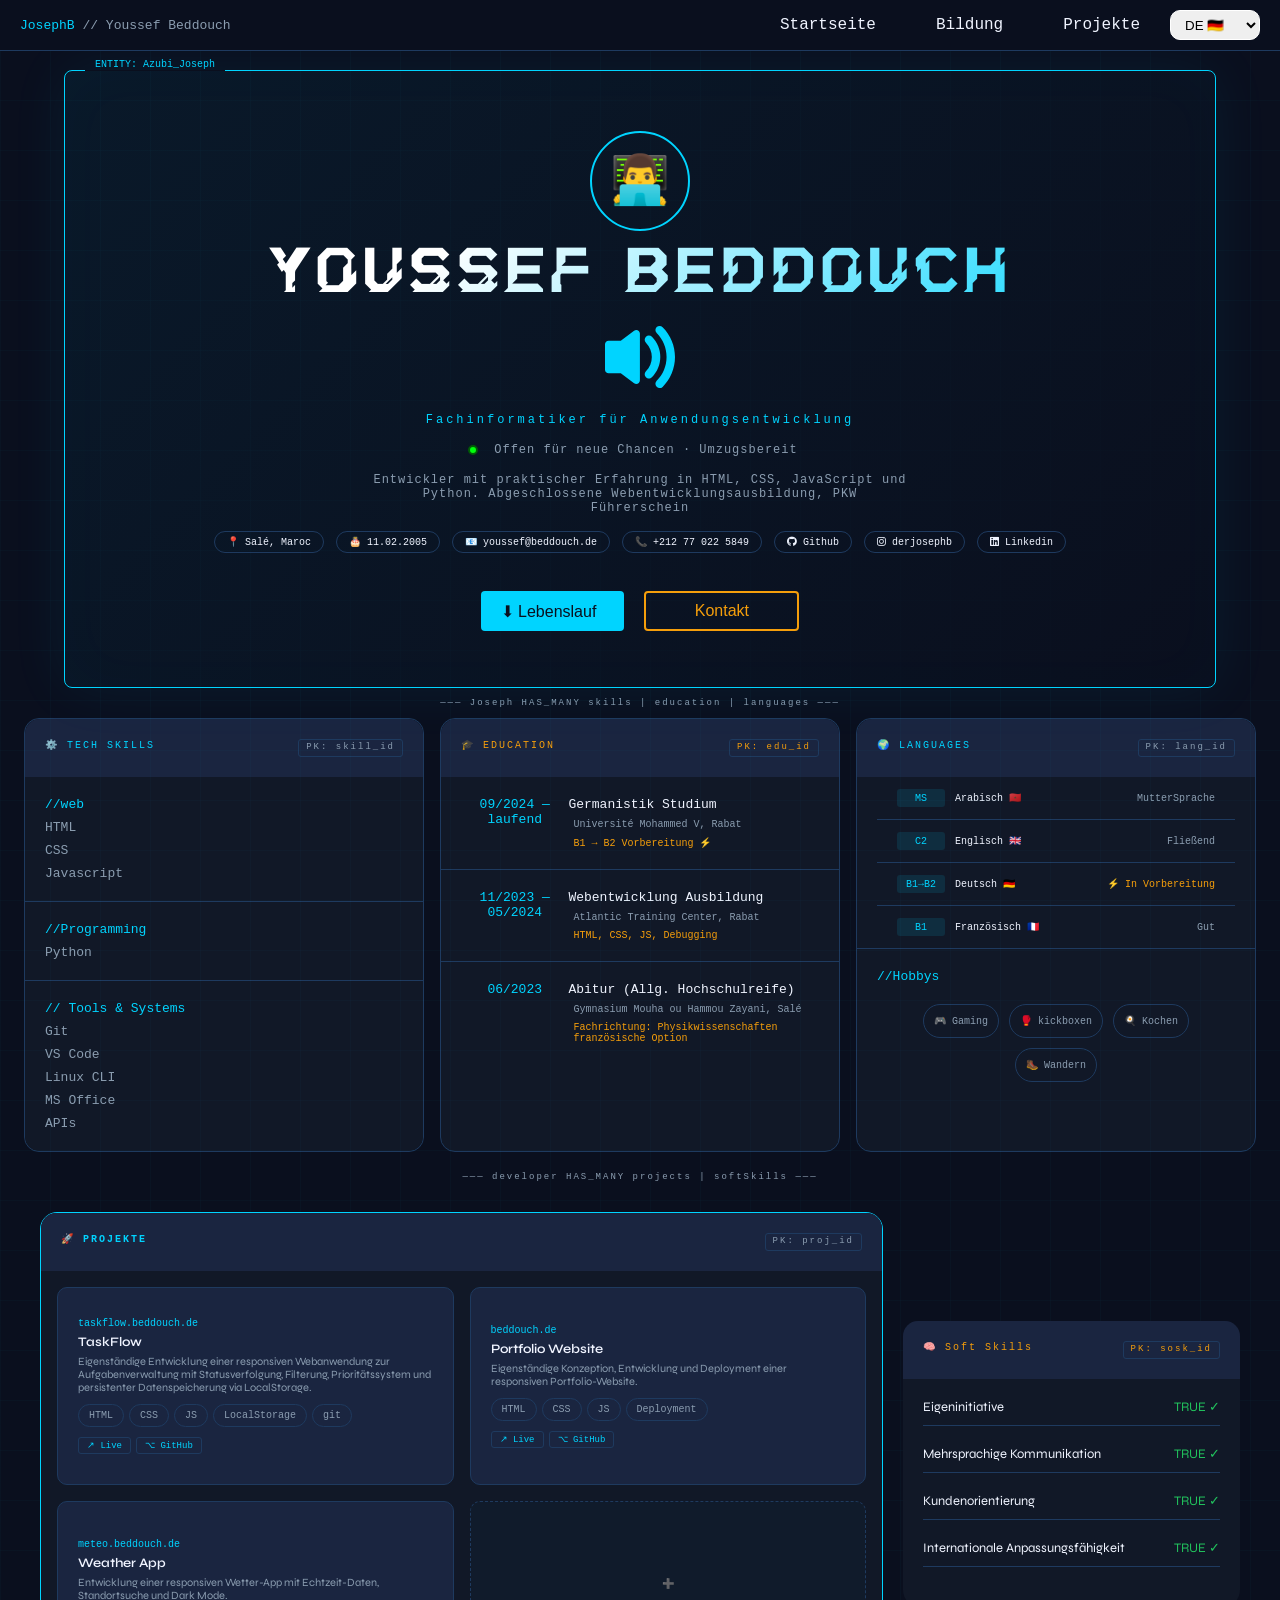
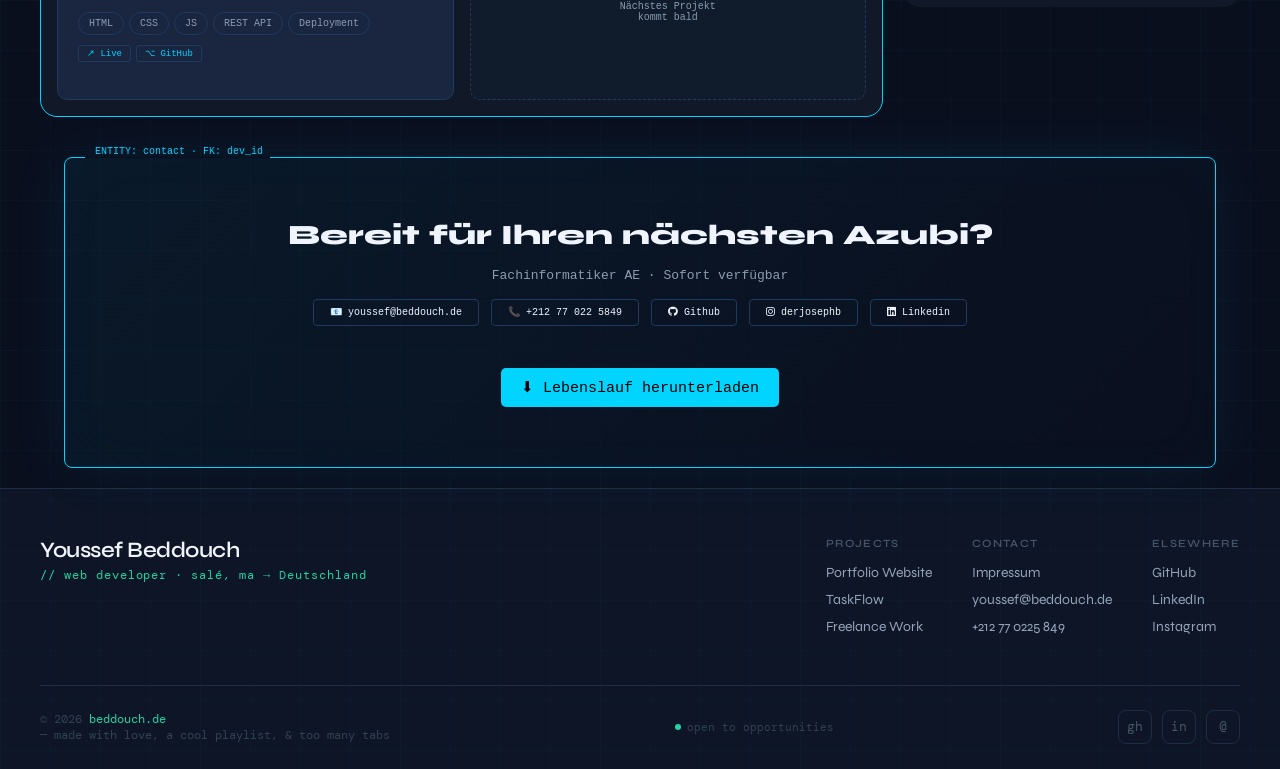
==== commit 355e19d7: "added AudioIntro" ====
--- a/index.html
+++ b/index.html
@@ -127,6 +127,9 @@
       <div class="container">
         <div class="pfp">👨‍💻</div>
         <h1>Youssef Beddouch</h1>
+
+        <div class="AudioIntro"><svg fill="#fff" class="Audio-Player" id="AudioPlayer" version="1.1" id="Capa_1" xmlns="http://www.w3.org/2000/svg" xmlns:xlink="http://www.w3.org/1999/xlink" width="70px" height="70px" viewBox="0 0 115.3 115.3" xml:space="preserve"><g id="SVGRepo_bgCarrier" stroke-width="0"></g><g id="SVGRepo_tracerCarrier" stroke-linecap="round" stroke-linejoin="round"></g><g id="SVGRepo_iconCarrier"> <g> <path d="M47.9,14.306L26,30.706H6c-3.3,0-6,2.7-6,6v41.8c0,3.301,2.7,6,6,6h20l21.9,16.4c4,3,9.6,0.2,9.6-4.8v-77 C57.5,14.106,51.8,11.306,47.9,14.306z"></path> <path d="M77.3,24.106c-2.7-2.7-7.2-2.7-9.899,0c-2.7,2.7-2.7,7.2,0,9.9c13,13,13,34.101,0,47.101c-2.7,2.7-2.7,7.2,0,9.899 c1.399,1.4,3.199,2,4.899,2s3.601-0.699,4.9-2.1C95.8,72.606,95.8,42.606,77.3,24.106z"></path> <path d="M85.1,8.406c-2.699,2.7-2.699,7.2,0,9.9c10.5,10.5,16.301,24.4,16.301,39.3s-5.801,28.8-16.301,39.3 c-2.699,2.7-2.699,7.2,0,9.9c1.4,1.399,3.2,2.1,4.9,2.1c1.8,0,3.6-0.7,4.9-2c13.1-13.1,20.399-30.6,20.399-49.2 c0-18.6-7.2-36-20.399-49.2C92.3,5.706,87.9,5.706,85.1,8.406z"></path> </g> </g></svg></div>
+
         <div class="role" id="role">
           Fachinformatiker für Anwendungsentwicklung
         </div>
@@ -527,7 +530,7 @@
           <div class="pf-col">
             <h4>Elsewhere</h4>
             <a href="https://github.com/derwomber" target="_blank">GitHub</a>
-            <a href="https://linkedin.com/in/youssefbeddouch" target="_blank"
+            <a href="https://linkedin.com/in/youssef-beddouch" target="_blank"
               >LinkedIn</a
             >
             <a href="https://www.instagram.com/derjosephb/" target="_blank"
@@ -556,7 +559,7 @@
         </div>
         <div class="pf-socials">
           <a href="https://github.com/derwomber" target="_blank">gh</a>
-          <a href="https://linkedin.com/in/youssefbeddouch" target="_blank"
+          <a href="https://linkedin.com/in/youssef-beddouch/" target="_blank"
             >in</a
           >
           <a href="mailto:youssef@beddouch.de">@</a>
--- a/styles.css
+++ b/styles.css
@@ -282,6 +282,16 @@
   letter-spacing: 3px;
 }
 
+
+.Audio-Player{
+  fill: var(--Accent);
+  transition: 0.2s ease-in-out;
+}
+
+.Audio-Player:hover{
+  transform: scale(1.2);
+}
+
 .role {
   width: 100%;
   display: flex;
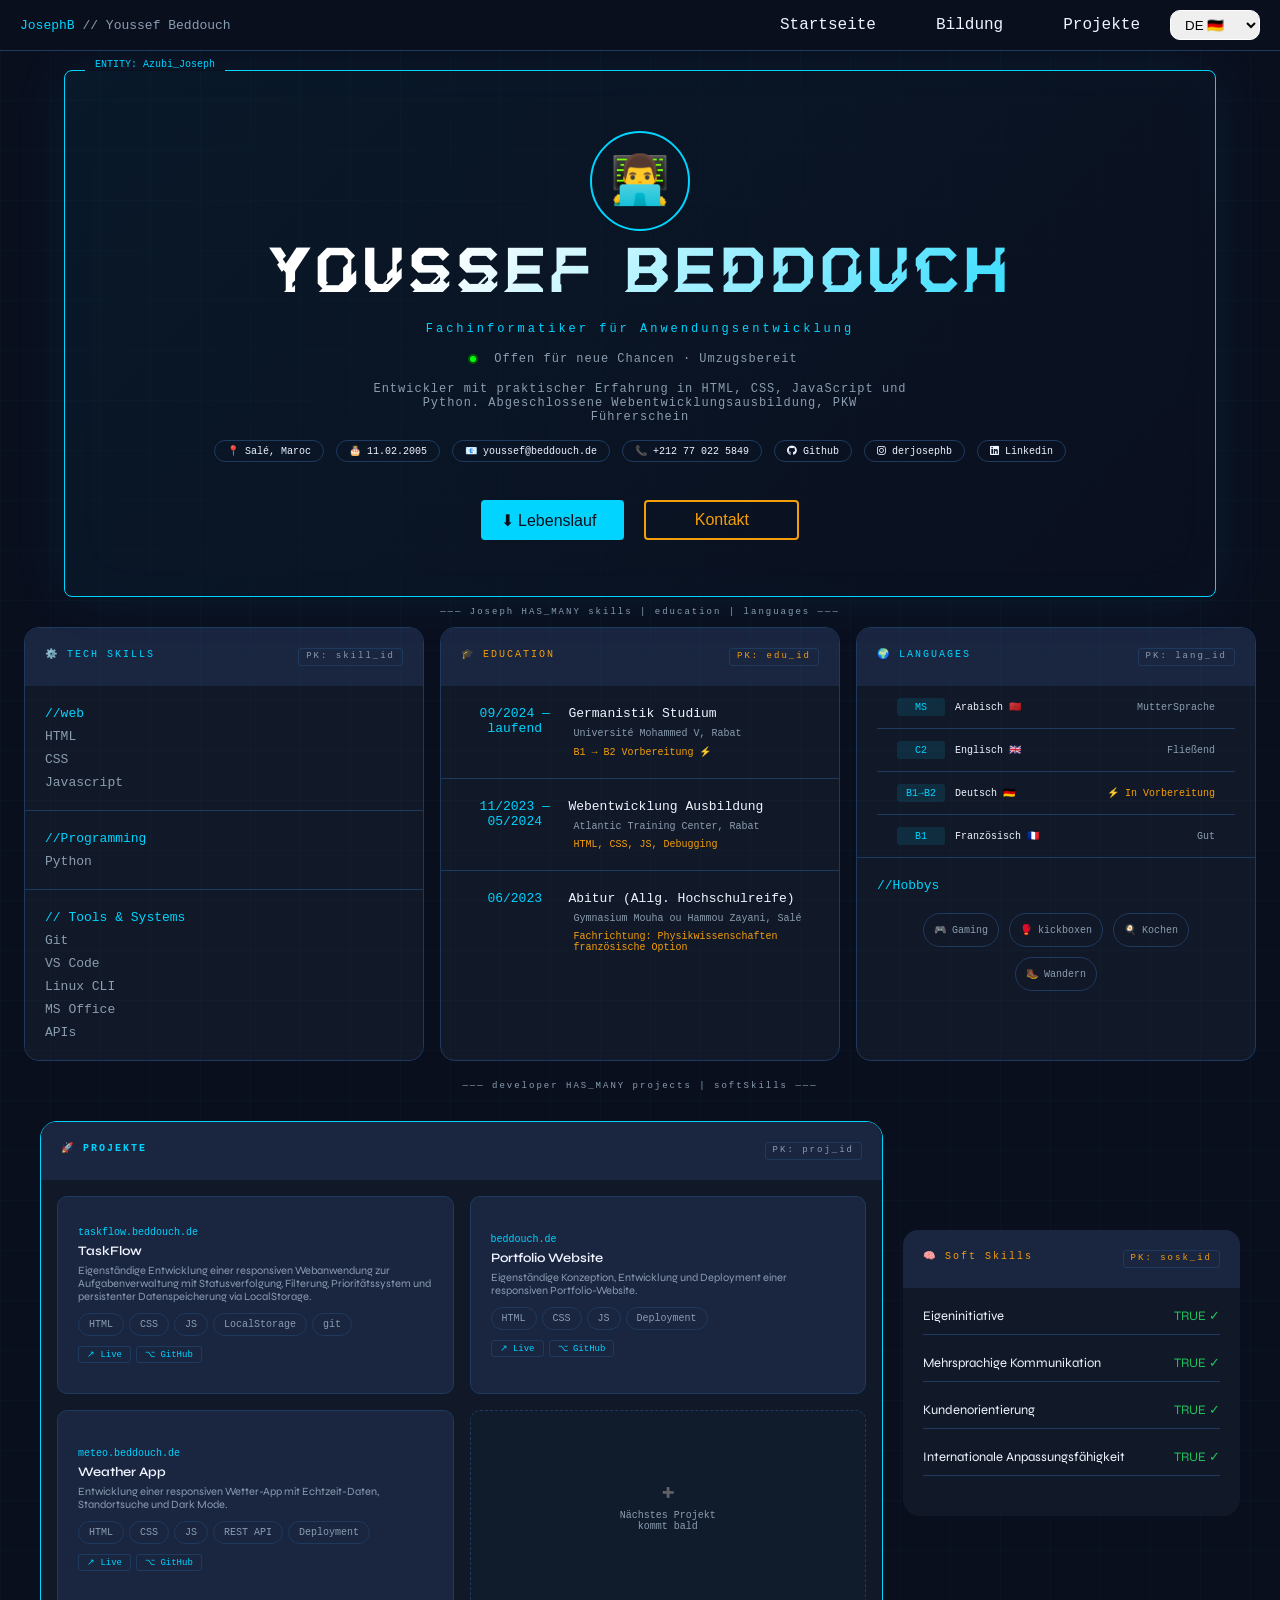
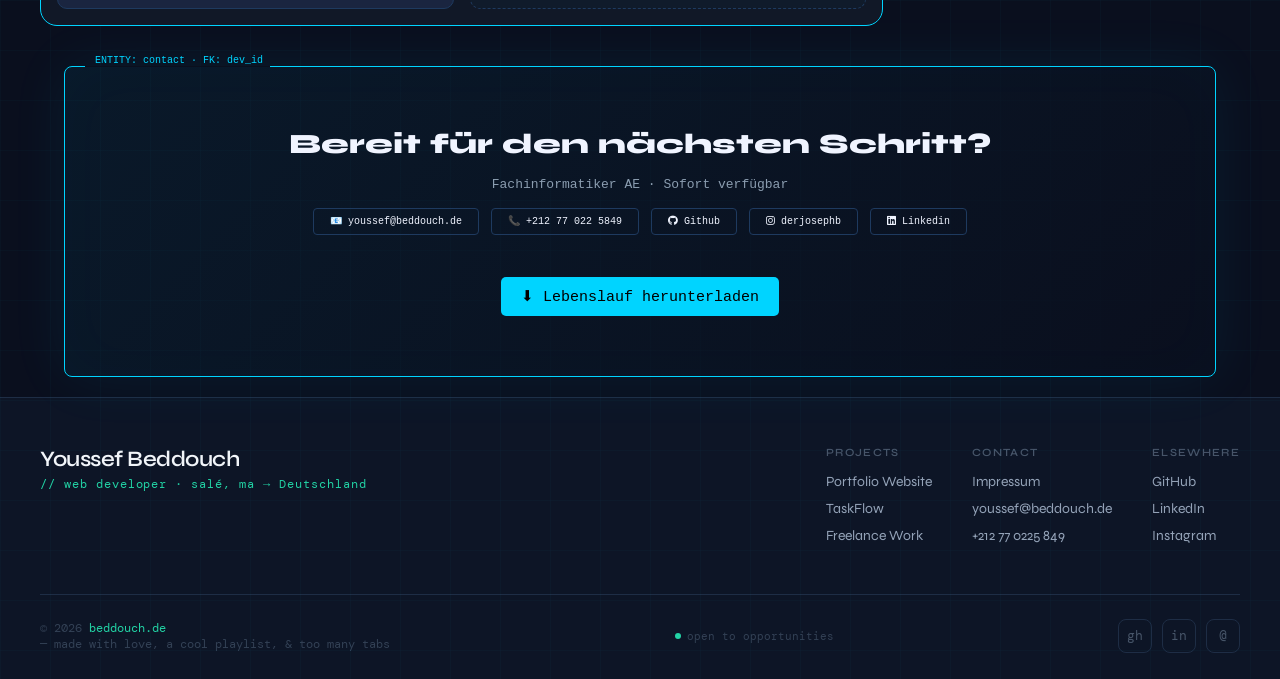
==== commit 3e4a8b96: "Update index.html" ====
--- a/index.html
+++ b/index.html
@@ -127,9 +127,6 @@
       <div class="container">
         <div class="pfp">👨‍💻</div>
         <h1>Youssef Beddouch</h1>
-
-        <div class="AudioIntro"><svg fill="#fff" class="Audio-Player" id="AudioPlayer" version="1.1" id="Capa_1" xmlns="http://www.w3.org/2000/svg" xmlns:xlink="http://www.w3.org/1999/xlink" width="70px" height="70px" viewBox="0 0 115.3 115.3" xml:space="preserve"><g id="SVGRepo_bgCarrier" stroke-width="0"></g><g id="SVGRepo_tracerCarrier" stroke-linecap="round" stroke-linejoin="round"></g><g id="SVGRepo_iconCarrier"> <g> <path d="M47.9,14.306L26,30.706H6c-3.3,0-6,2.7-6,6v41.8c0,3.301,2.7,6,6,6h20l21.9,16.4c4,3,9.6,0.2,9.6-4.8v-77 C57.5,14.106,51.8,11.306,47.9,14.306z"></path> <path d="M77.3,24.106c-2.7-2.7-7.2-2.7-9.899,0c-2.7,2.7-2.7,7.2,0,9.9c13,13,13,34.101,0,47.101c-2.7,2.7-2.7,7.2,0,9.899 c1.399,1.4,3.199,2,4.899,2s3.601-0.699,4.9-2.1C95.8,72.606,95.8,42.606,77.3,24.106z"></path> <path d="M85.1,8.406c-2.699,2.7-2.699,7.2,0,9.9c10.5,10.5,16.301,24.4,16.301,39.3s-5.801,28.8-16.301,39.3 c-2.699,2.7-2.699,7.2,0,9.9c1.4,1.399,3.2,2.1,4.9,2.1c1.8,0,3.6-0.7,4.9-2c13.1-13.1,20.399-30.6,20.399-49.2 c0-18.6-7.2-36-20.399-49.2C92.3,5.706,87.9,5.706,85.1,8.406z"></path> </g> </g></svg></div>
-
         <div class="role" id="role">
           Fachinformatiker für Anwendungsentwicklung
         </div>
@@ -459,7 +456,7 @@
 
     <section class="CTA">
       <div class="container">
-        <div class="cta-t">Bereit für Ihren nächsten Azubi?</div>
+        <div class="cta-t">    Bereit für den nächsten Schritt?</div>
 
         <div class="cta-s">Fachinformatiker AE · Sofort verfügbar</div>
 
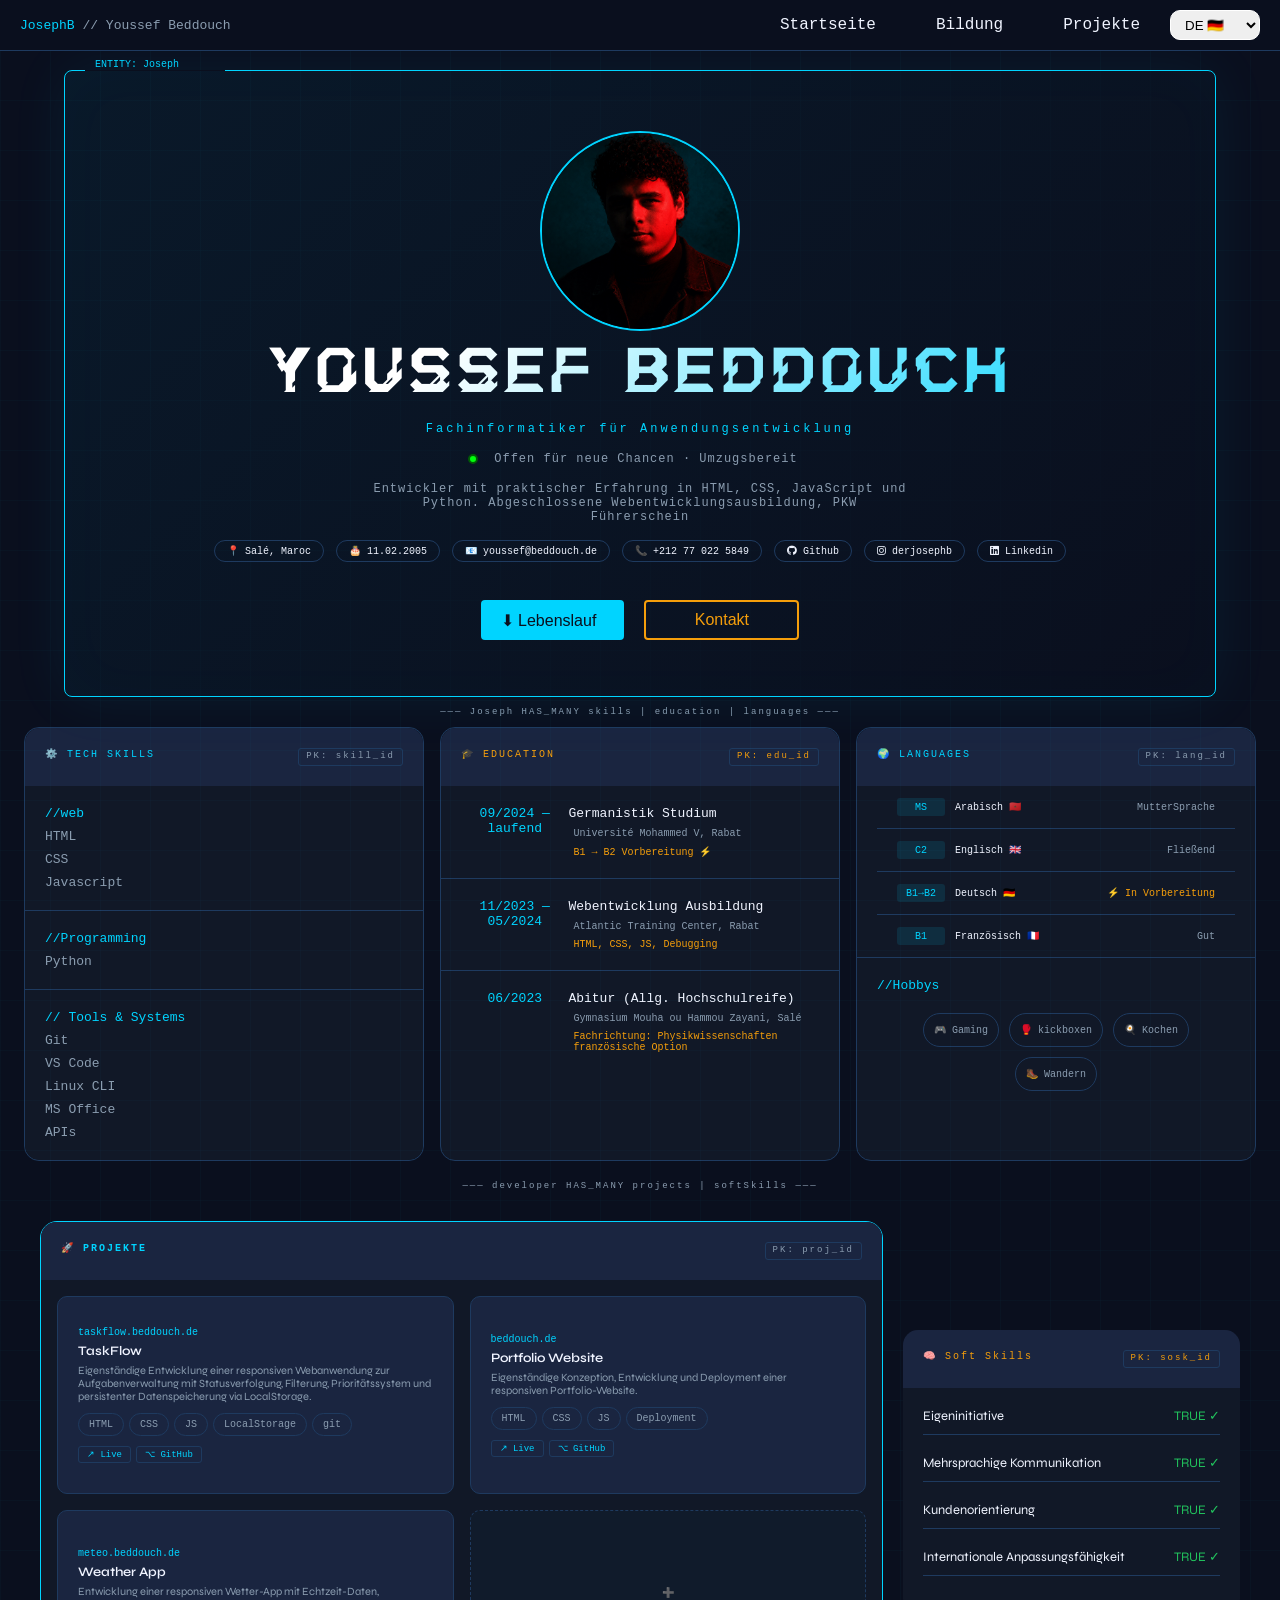
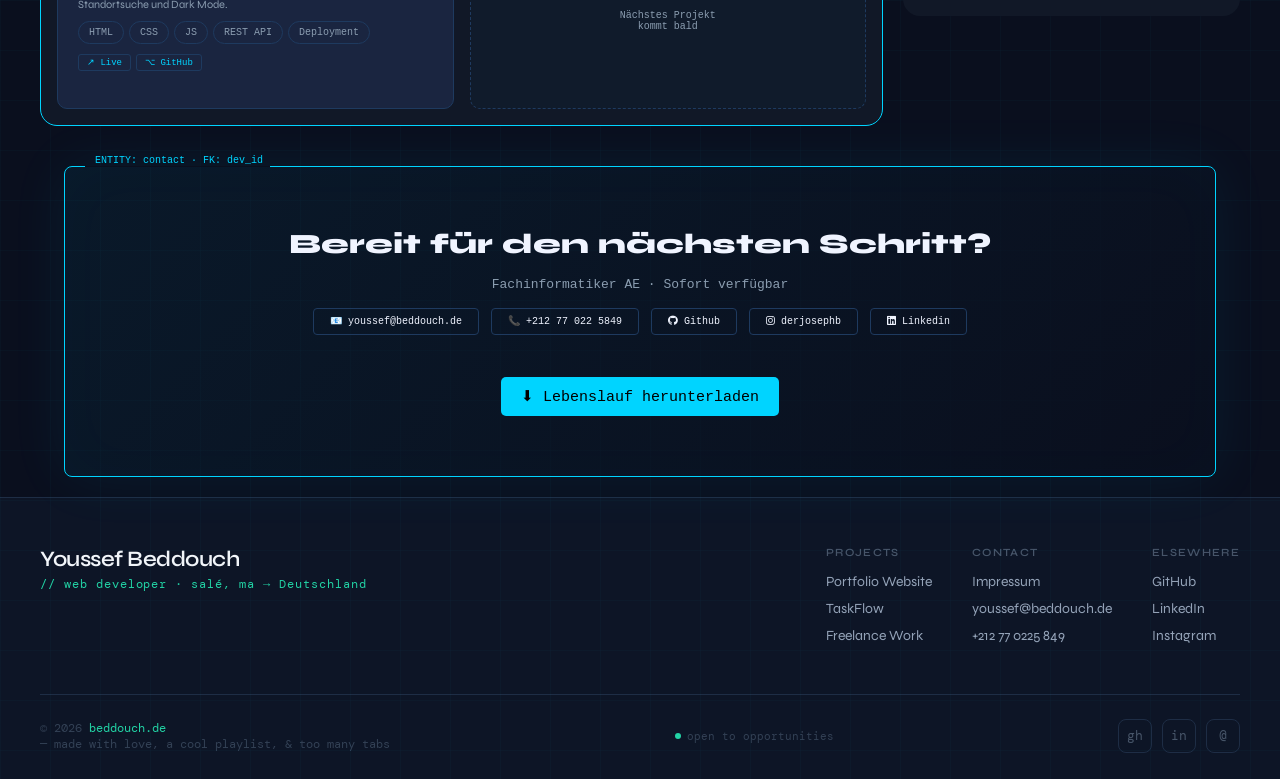
==== commit 049984f3: "added pfp" ====
--- a/index.html
+++ b/index.html
@@ -125,7 +125,8 @@
     </nav>
     <section class="landing" id="landing">
       <div class="container">
-        <div class="pfp">👨‍💻</div>
+        <div class="pfp">  <img src="assets/ana.jpg" alt="Ana">
+</div>
         <h1>Youssef Beddouch</h1>
         <div class="role" id="role">
           Fachinformatiker für Anwendungsentwicklung
--- a/styles.css
+++ b/styles.css
@@ -222,7 +222,7 @@
 }
 
 .container::after {
-  content: "ENTITY: Azubi_Joseph";
+  content: "ENTITY: Joseph";
   position: absolute;
   top: -12px;
   left: 30px;
@@ -256,8 +256,8 @@
 /*Landing*/
 
 .pfp {
-  width: 100px;
-  height: 100px;
+  width: 200px;
+  height: 200px;
   display: flex;
   justify-content: center;
   align-items: center;
@@ -267,6 +267,15 @@
   animation: 3s pulsing infinite;
 }
 
+.pfp img {
+  width: 100%;
+  height: 100%;
+  object-fit: cover;
+  object-position: center 5%;
+  border-radius: 50%;
+}
+
+
 .container h1 {
   display: flex;
   justify-content: center;
@@ -275,21 +284,12 @@
   width: 100%;
   font-size: 5rem;
   font-weight: 100;
+  text-align: center;
   background: linear-gradient(135deg, rgb(255, 255, 255) 30%, rgb(0, 212, 255));
   -webkit-background-clip: text;
   -webkit-text-fill-color: transparent;
   background-clip: text;
   letter-spacing: 3px;
-}
-
-
-.Audio-Player{
-  fill: var(--Accent);
-  transition: 0.2s ease-in-out;
-}
-
-.Audio-Player:hover{
-  transform: scale(1.2);
 }
 
 .role {
@@ -539,4 +539,4 @@
 ::-moz-selection {
   background-color: var(--Accent);
   color: #000;
-}+}
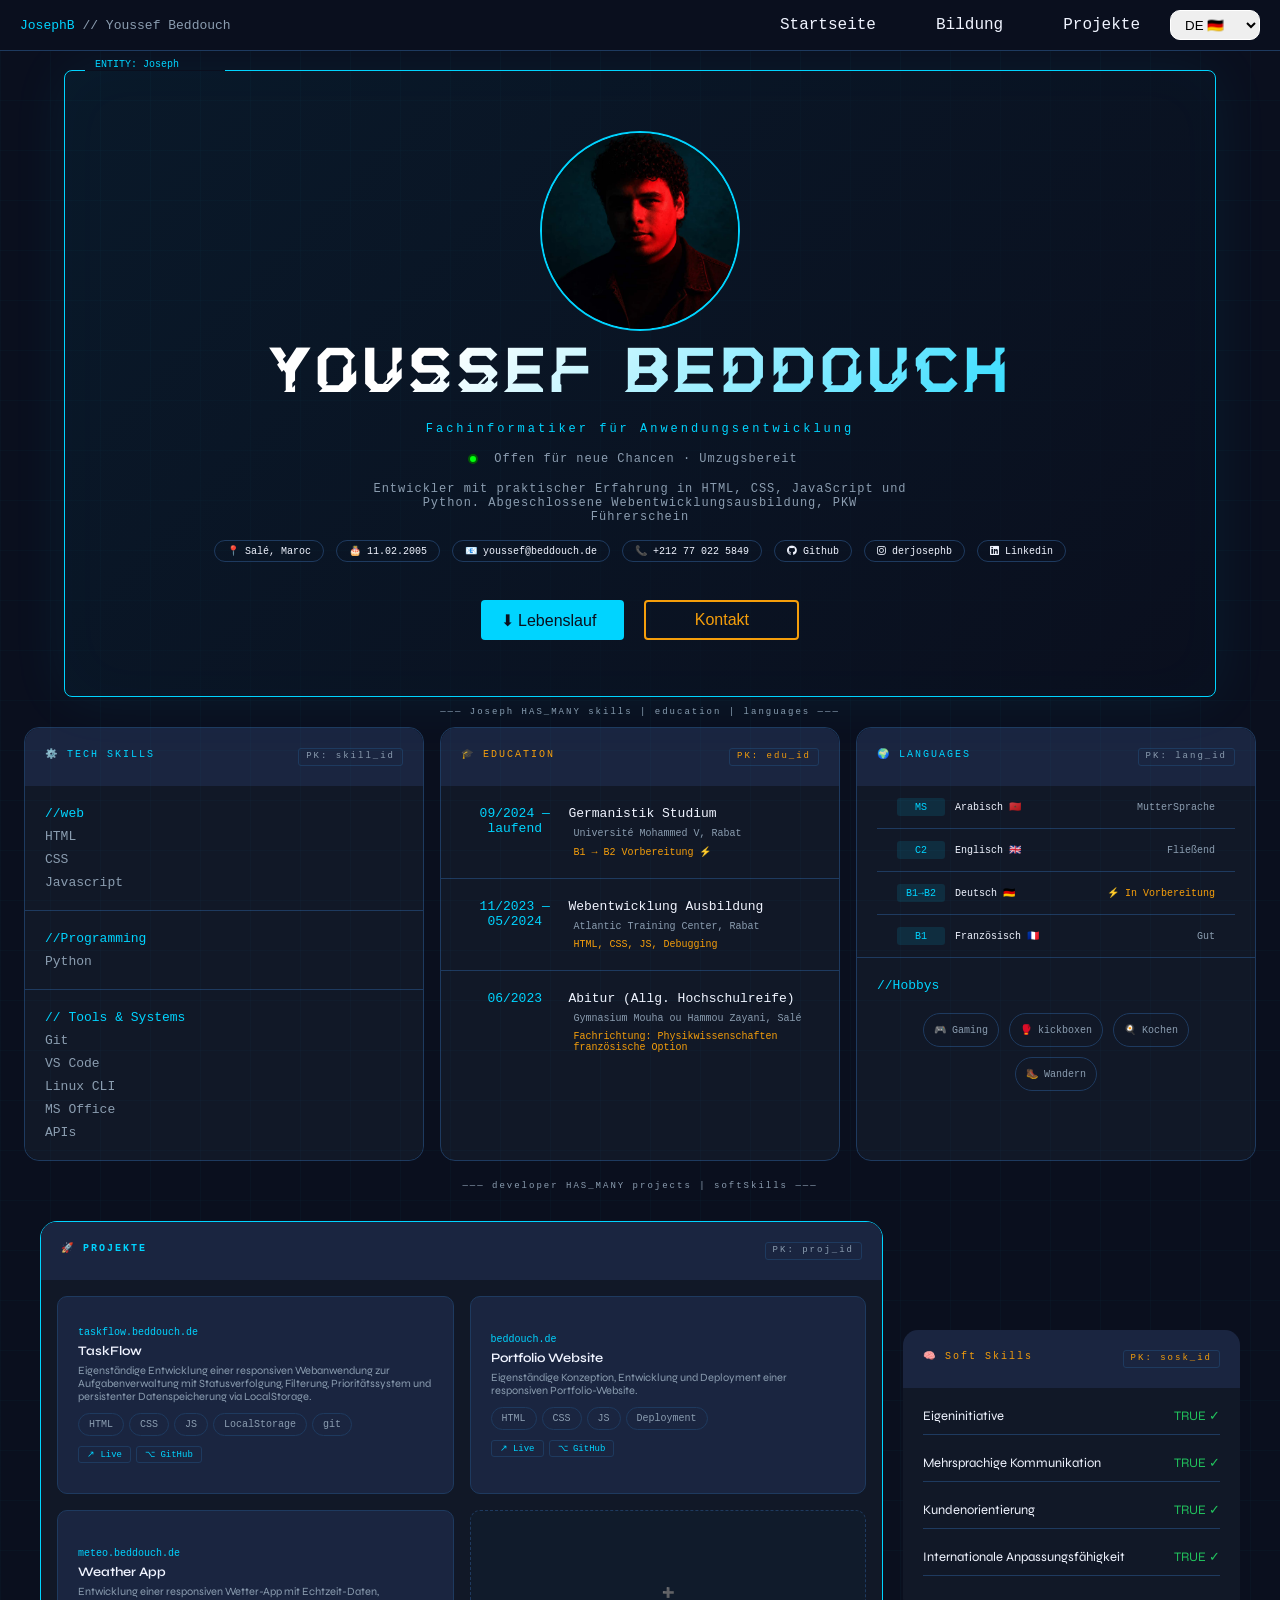
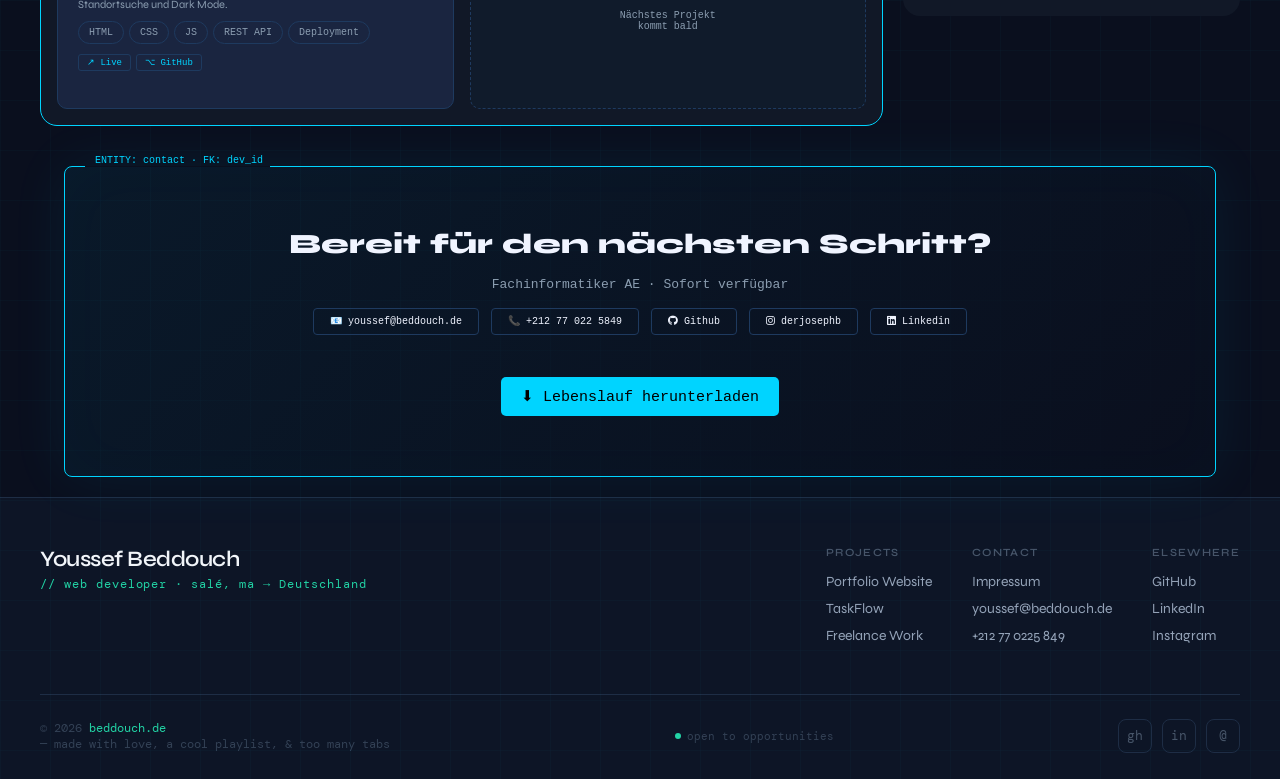
==== commit 4e495579: "made pfp not draggable" ====
--- a/index.html
+++ b/index.html
@@ -125,7 +125,7 @@
     </nav>
     <section class="landing" id="landing">
       <div class="container">
-        <div class="pfp">  <img src="assets/ana.jpg" alt="Ana">
+        <div class="pfp">  <img src="assets/ana.jpg" alt="Ana" draggable="false">
 </div>
         <h1>Youssef Beddouch</h1>
         <div class="role" id="role">
